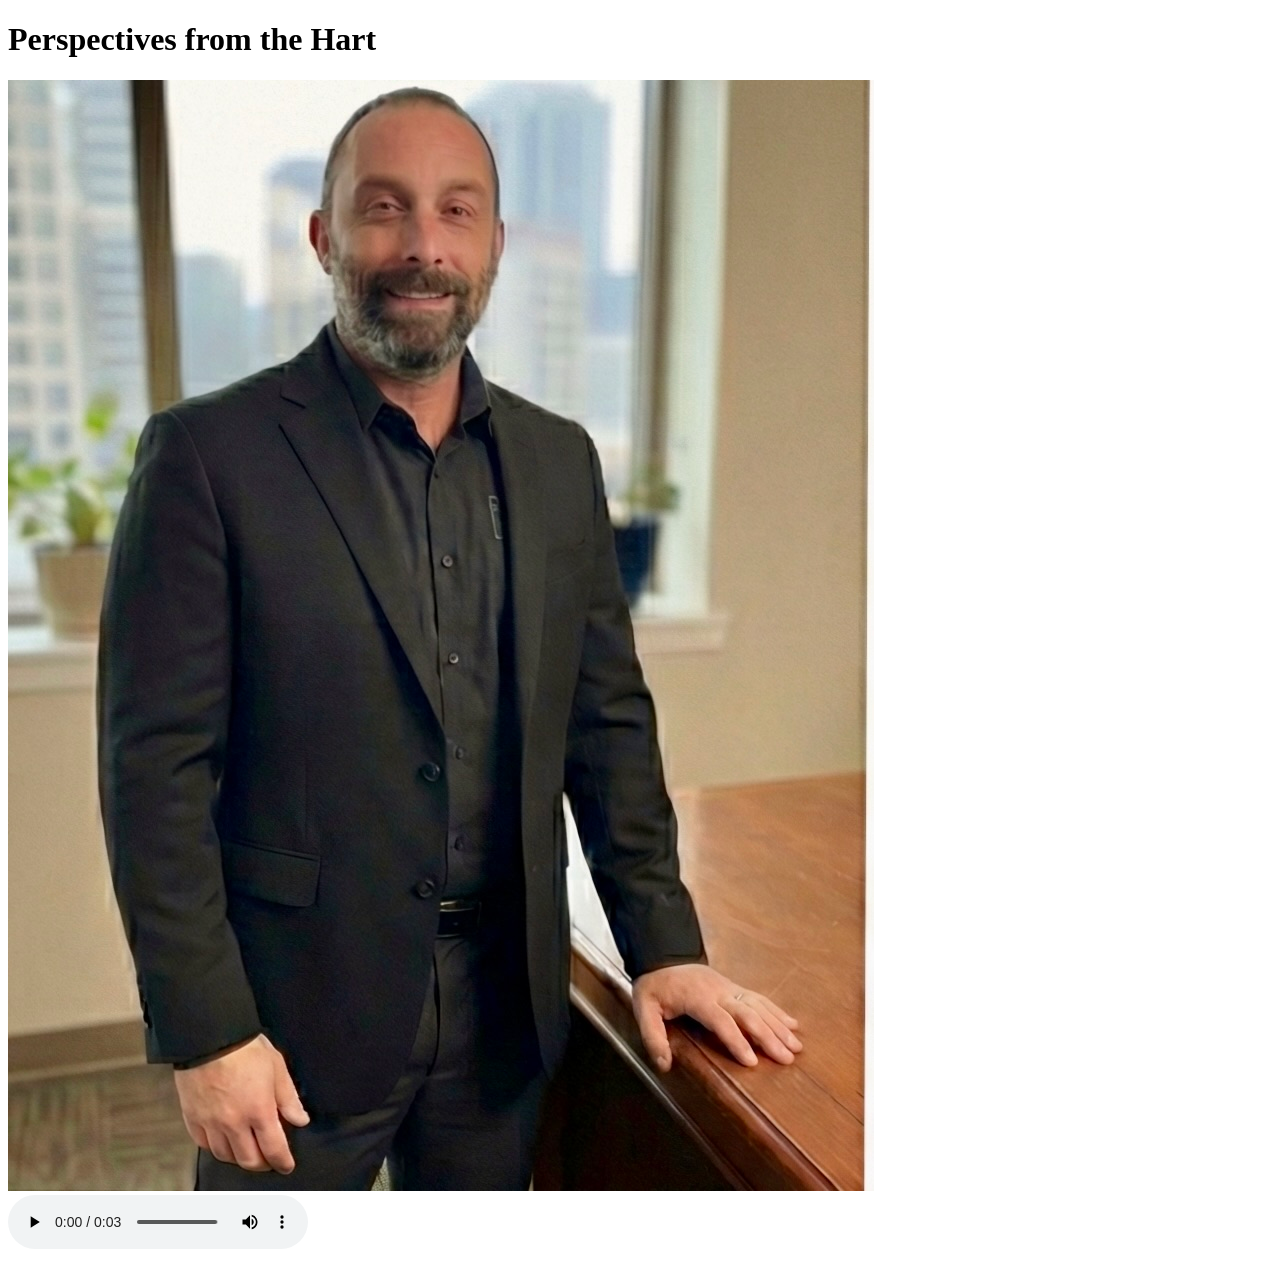
==== index.html @ 1a0204a5 "Add initial HTML structure with audio and image" ====
<!DOCTYPE html><html><body><h1>Perspectives from the Hart</h1><img src="Gemini_Generated_Image_3gxu233gxu233gxu.jpeg" alt="Logo" style="max-width:100%;"><br><audio controls autoplay><source src="voice.mp3" type="audio/mpeg"></audio></body></html>
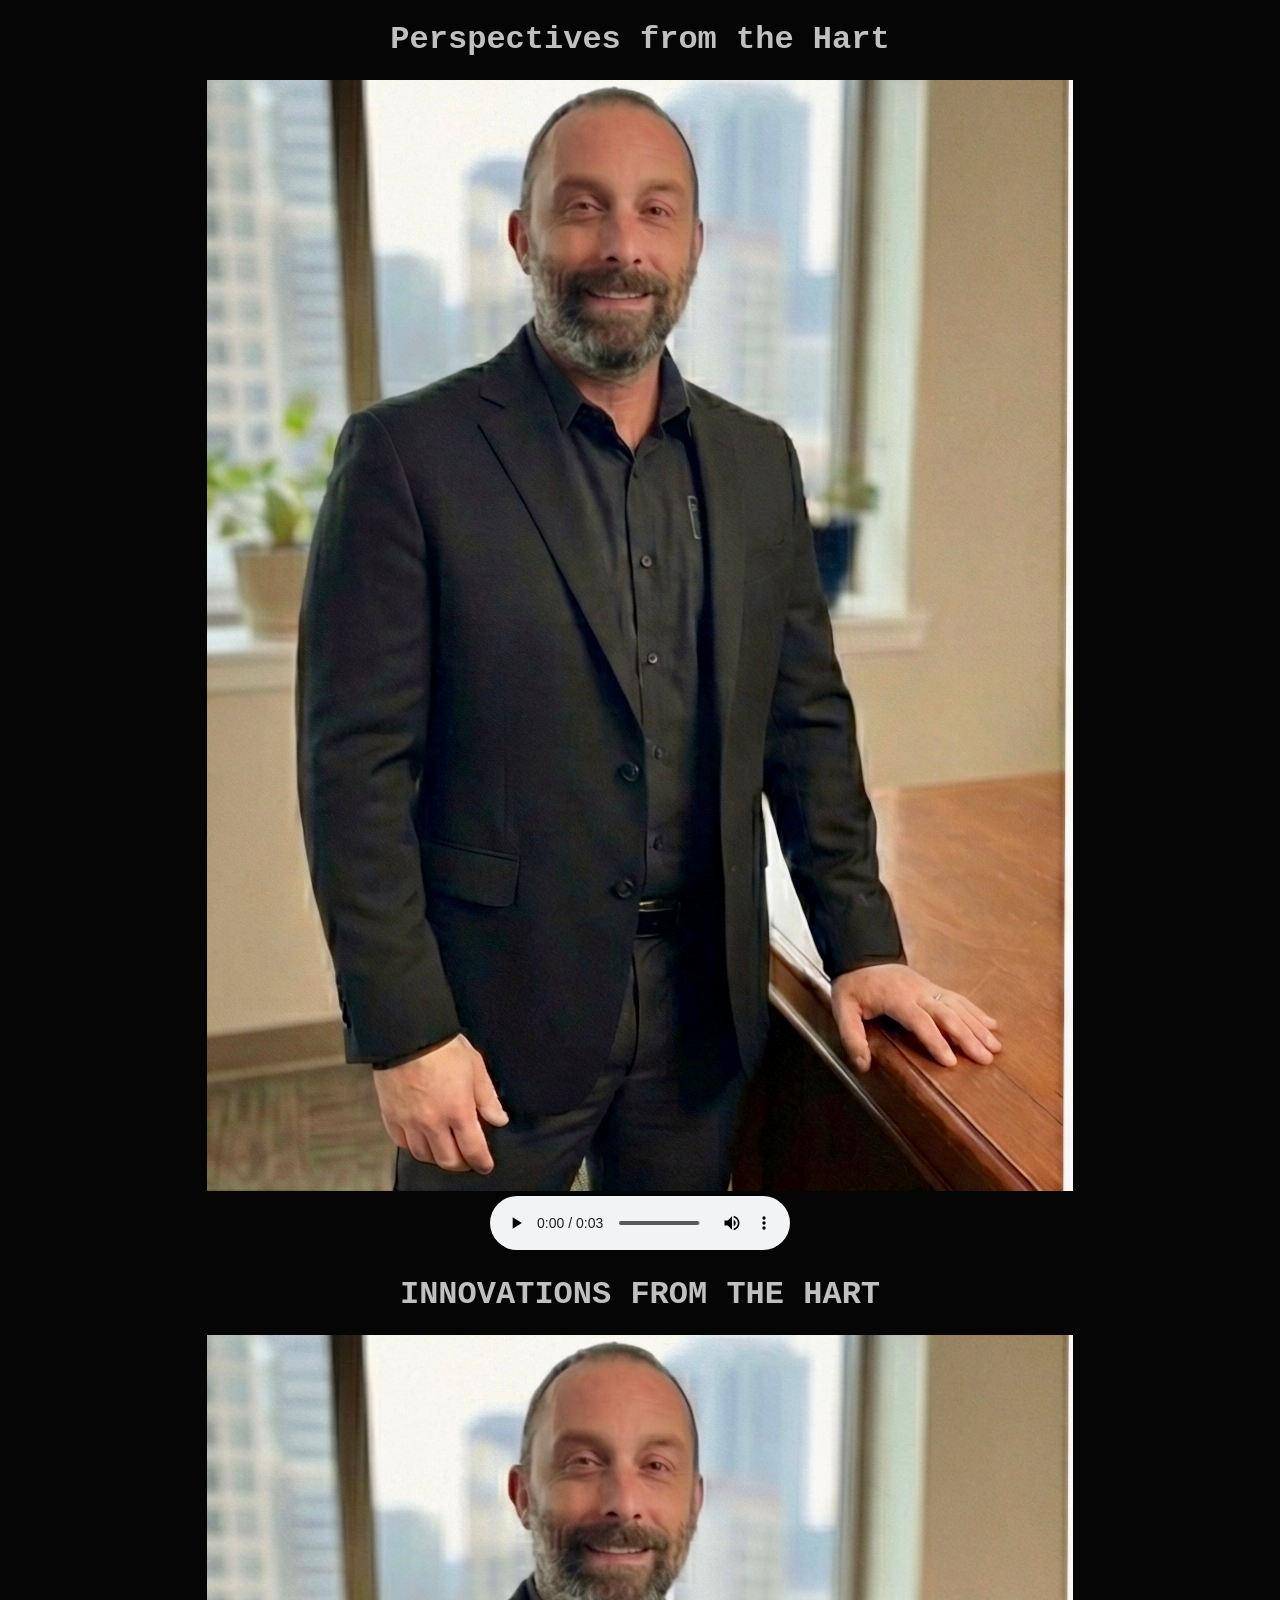
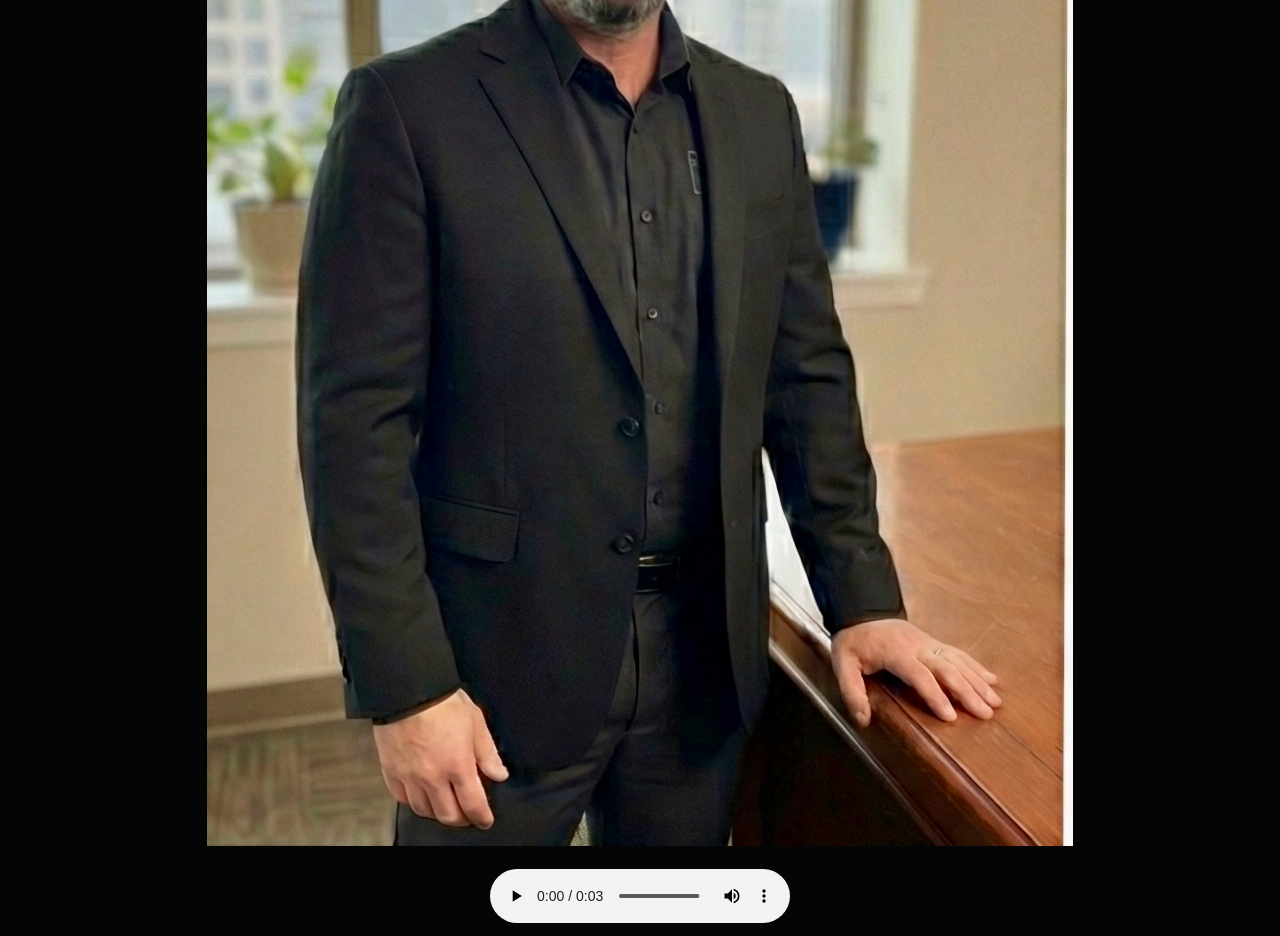
==== commit f5b239cc: "Enhance index.html with head and styling changes Added a head section with a title and updated body " ====
--- a/index.html
+++ b/index.html
@@ -1 +1,2 @@
 <!DOCTYPE html><html><body><h1>Perspectives from the Hart</h1><img src="Gemini_Generated_Image_3gxu233gxu233gxu.jpeg" alt="Logo" style="max-width:100%;"><br><audio controls autoplay><source src="voice.mp3" type="audio/mpeg"></audio></body></html>
+<!DOCTYPE html><html><head><title>Perspectives from the Hart</title></head><body style="background-color: #050505; color: #C0C0C0; text-align: center; font-family: 'Courier New', Courier, monospace;"><h1>INNOVATIONS FROM THE HART</h1><img src="Gemini_Generated_Image_3gxu233gxu233gxu.jpeg" alt="Logo" style="max-width: 80%;"><br><br><audio controls autoplay><source src="voice.mp3" type="audio/mpeg"></audio></body></html>
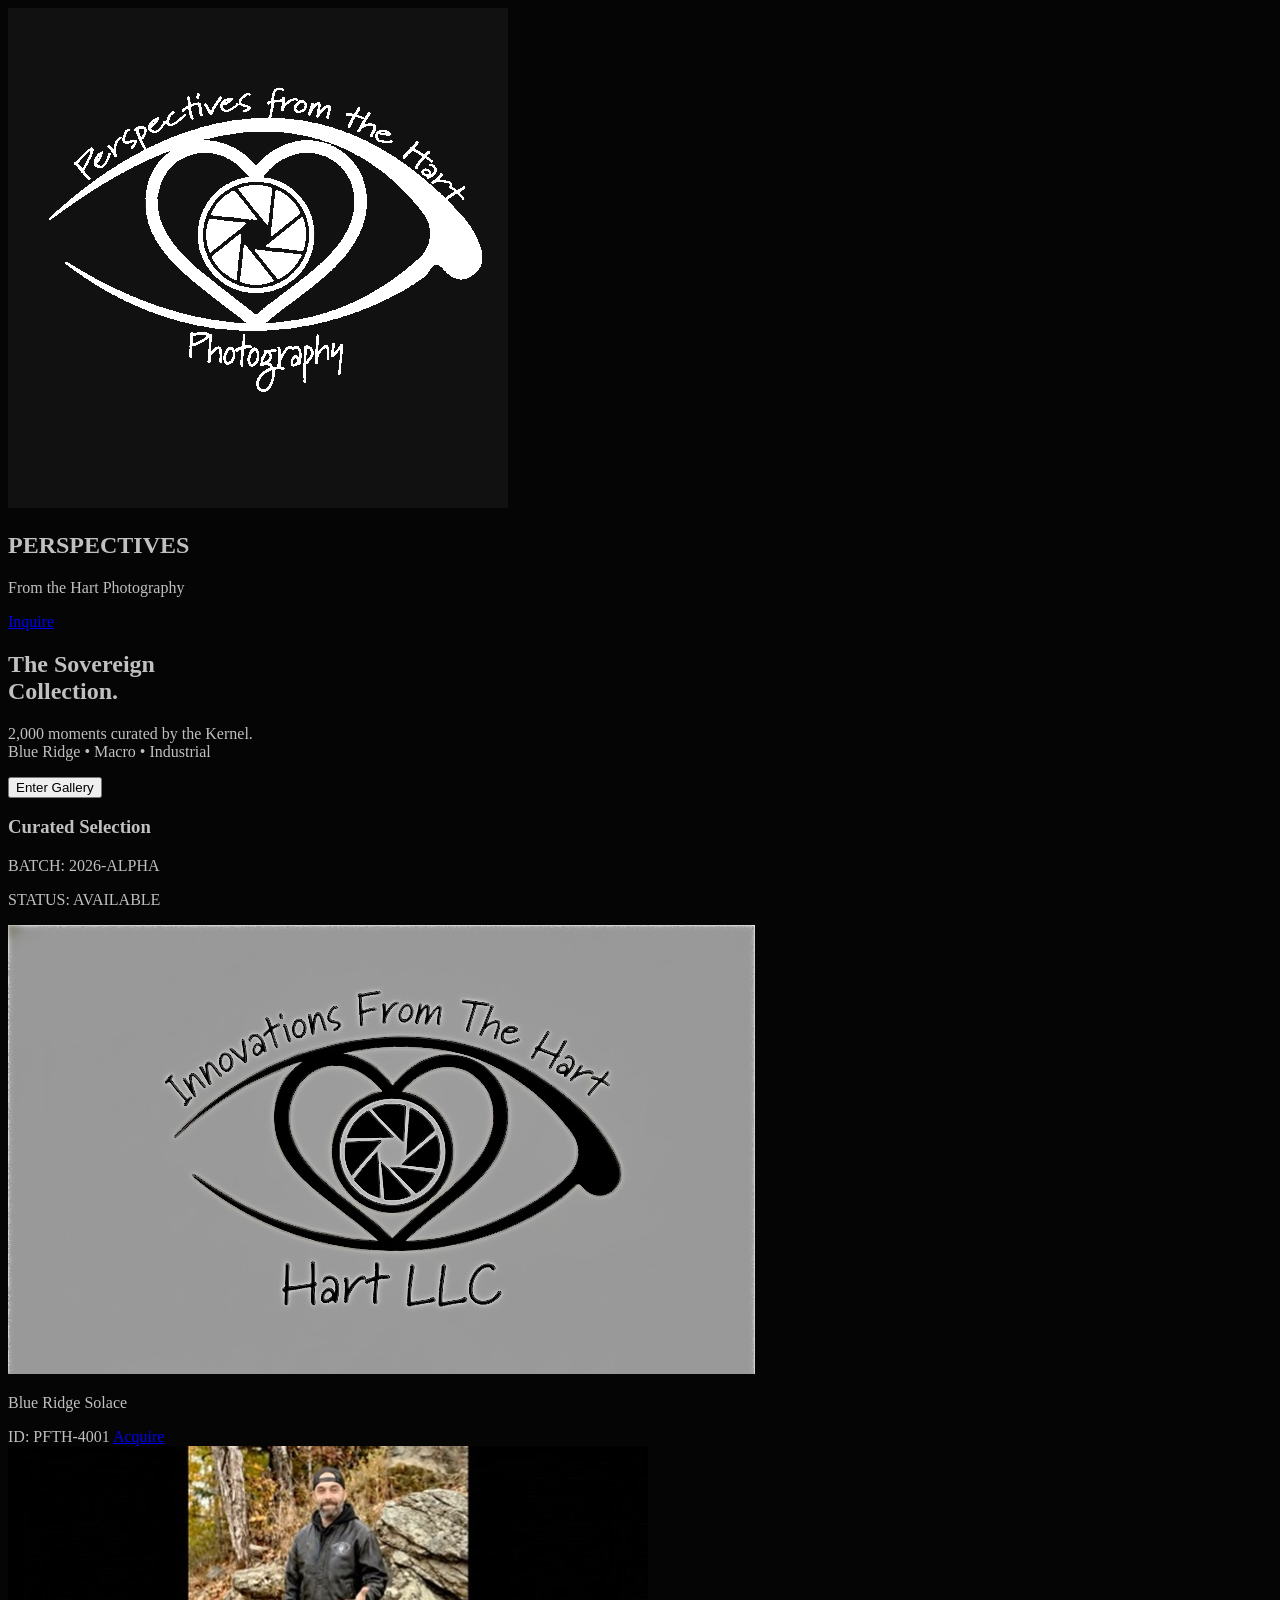
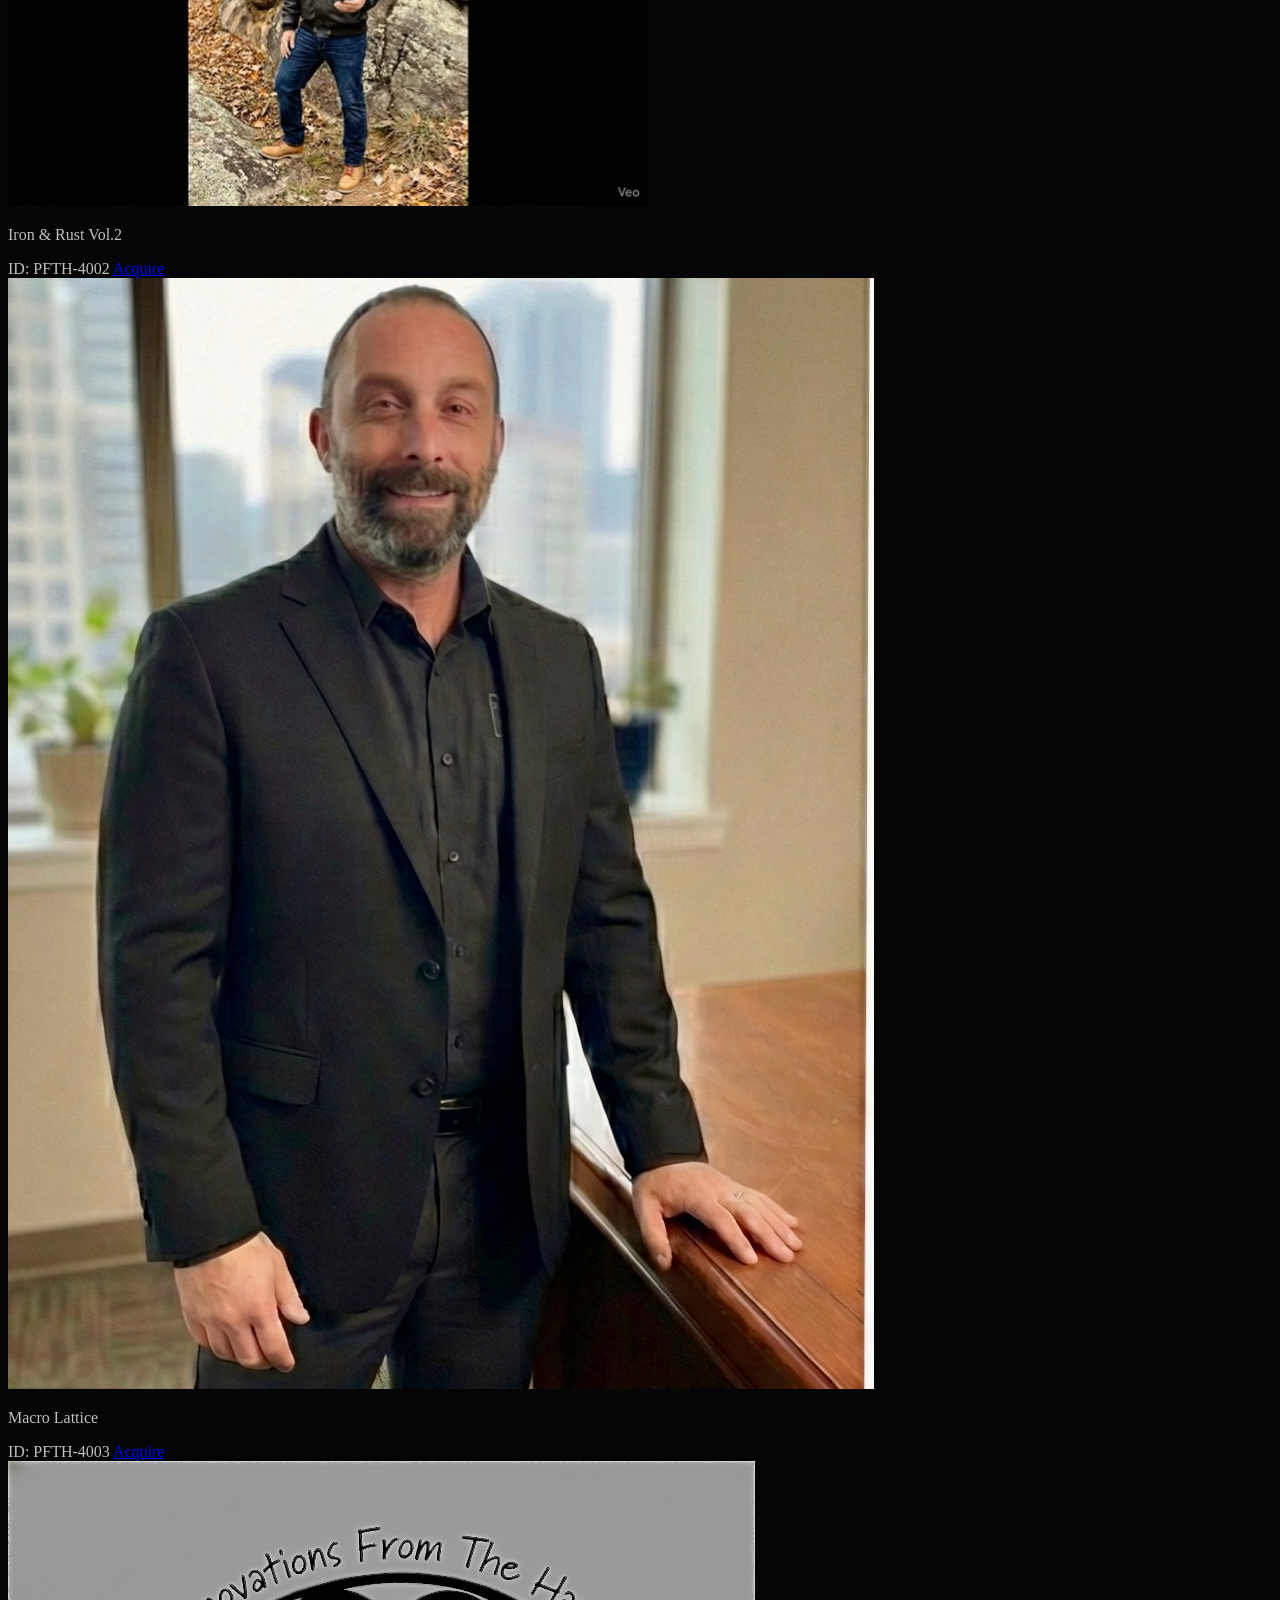
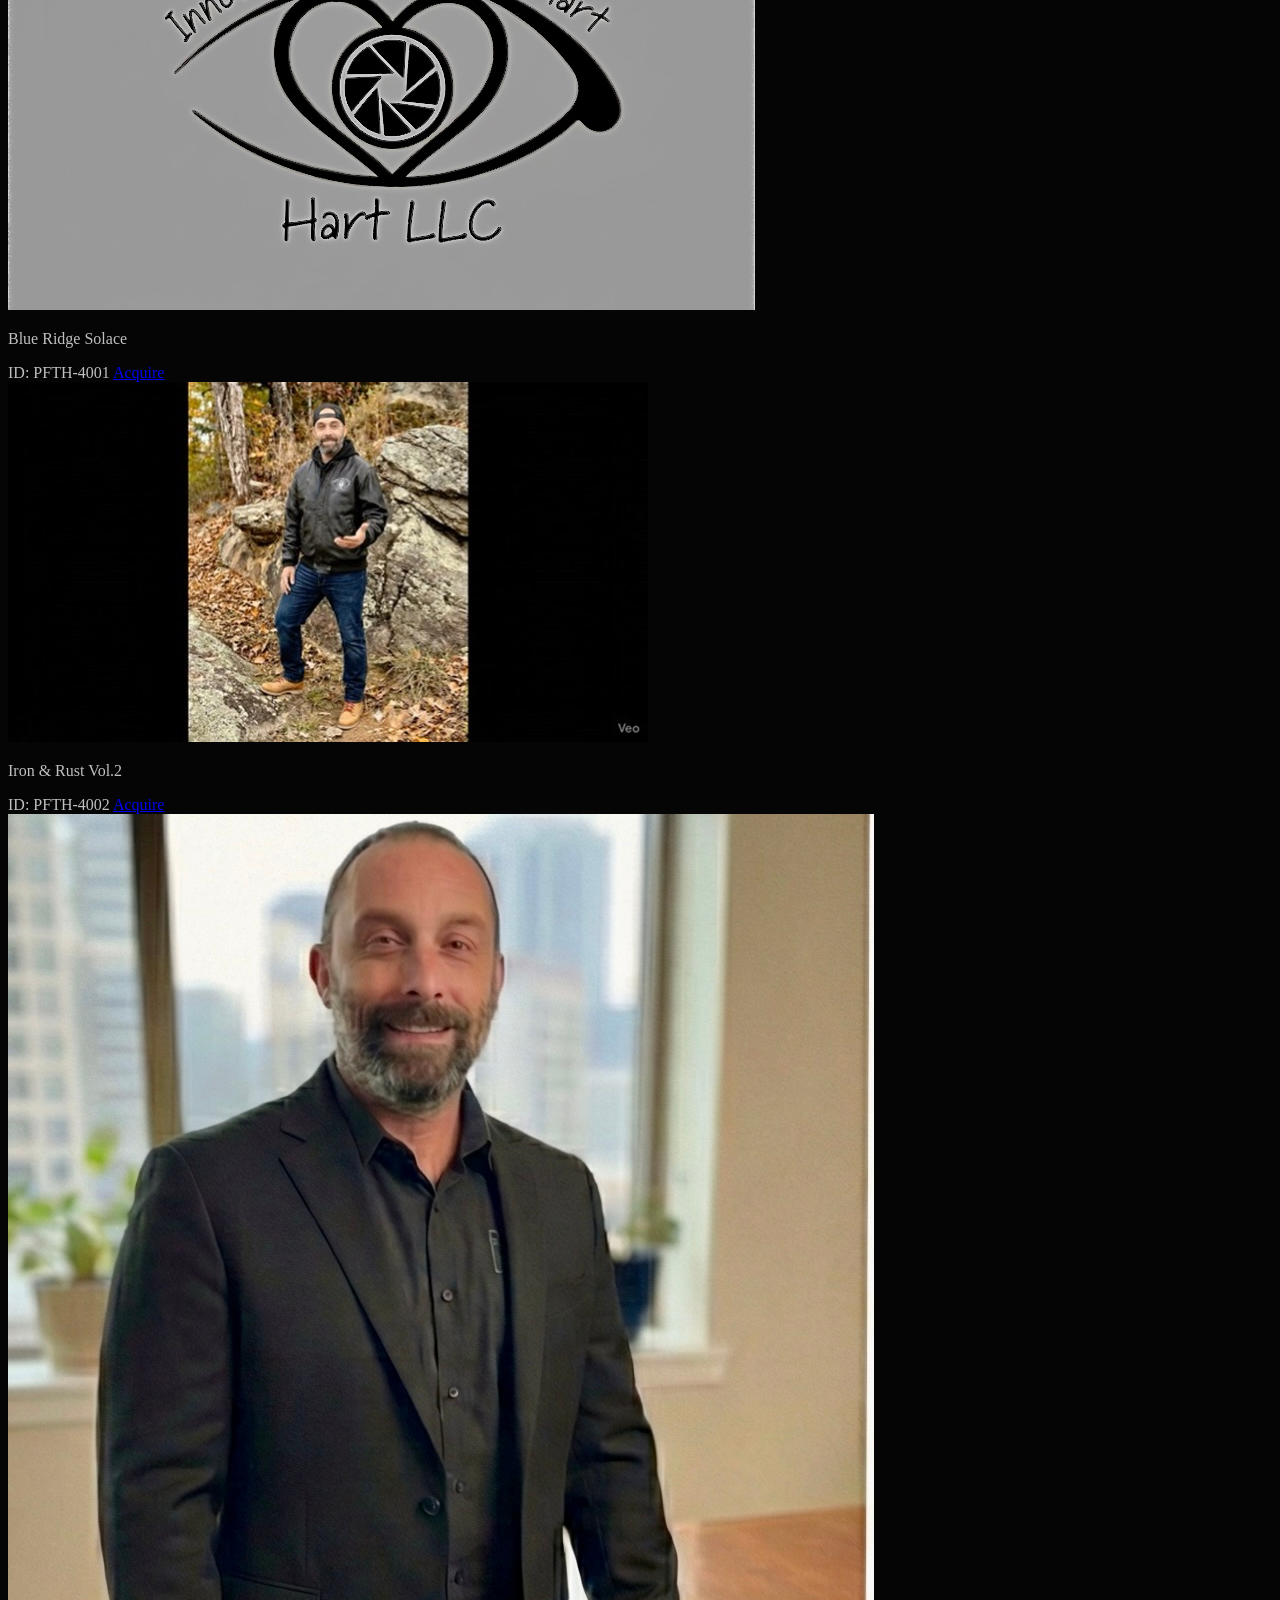
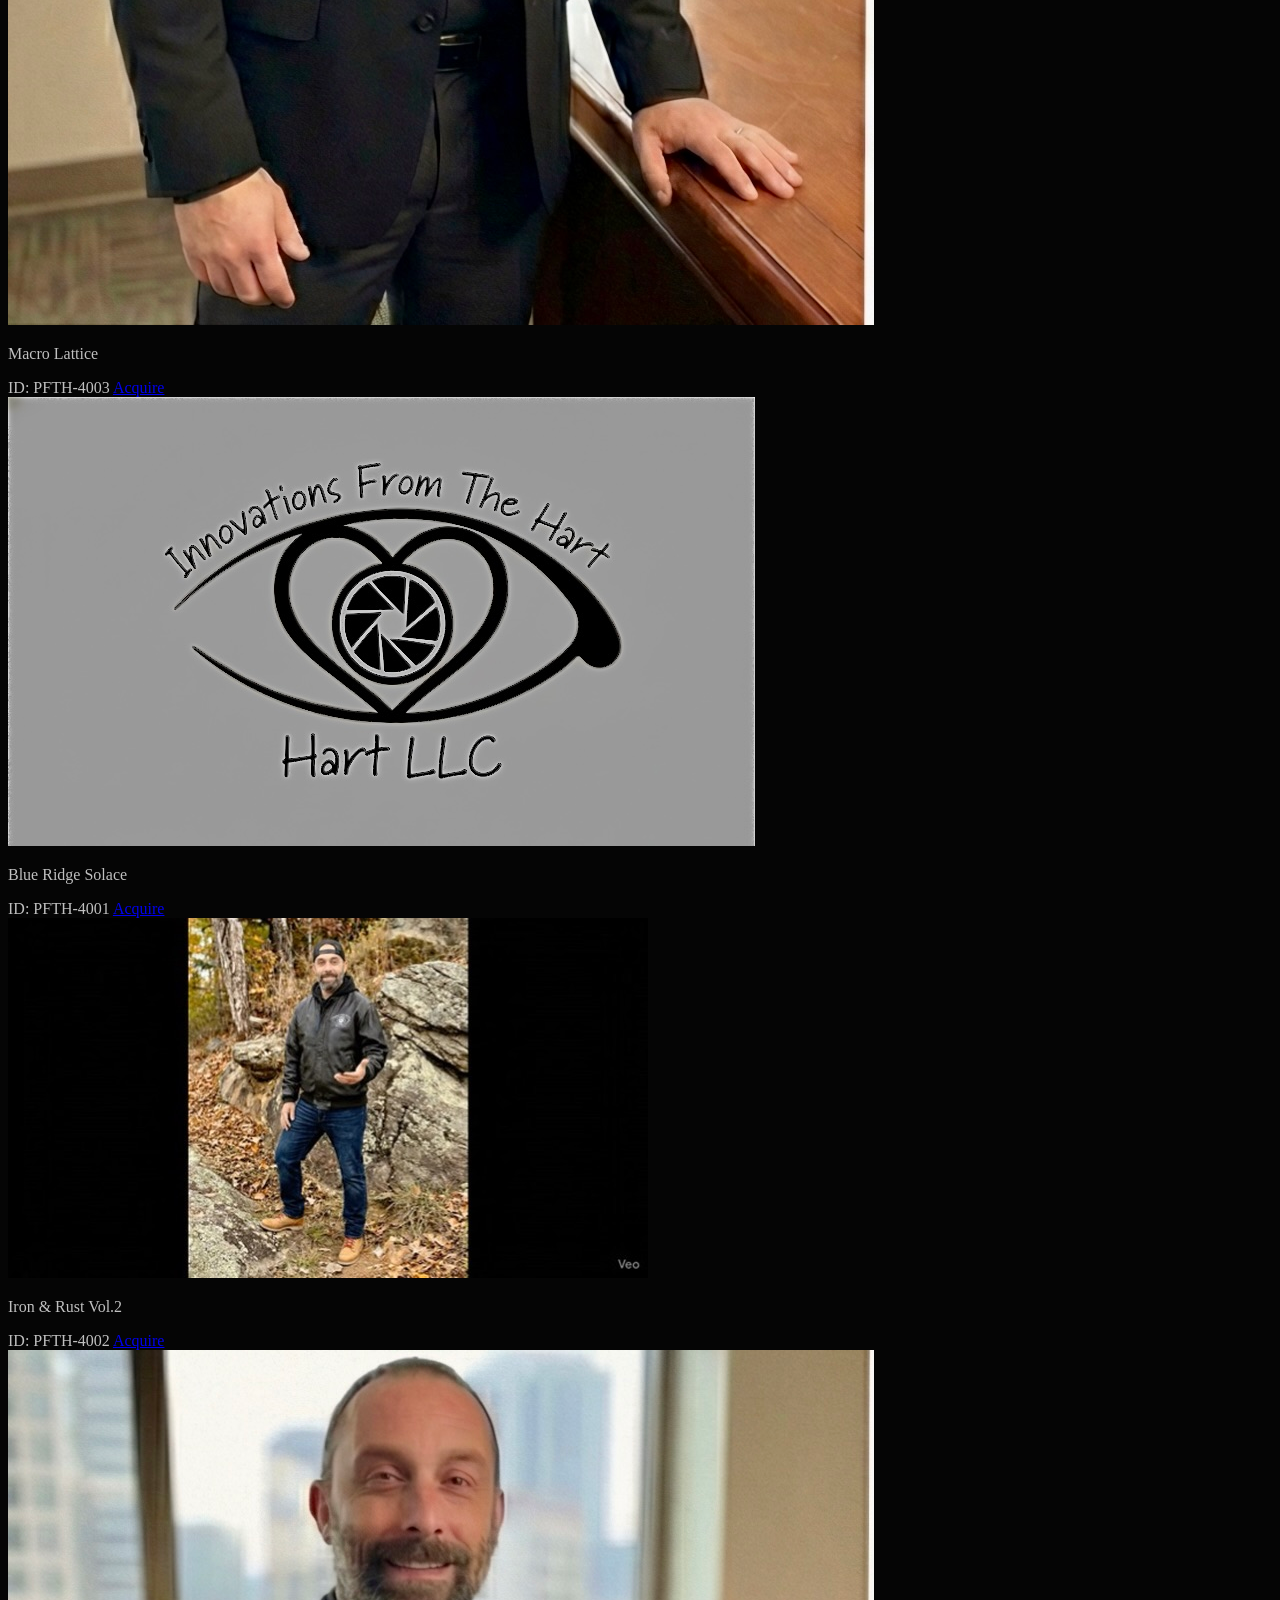
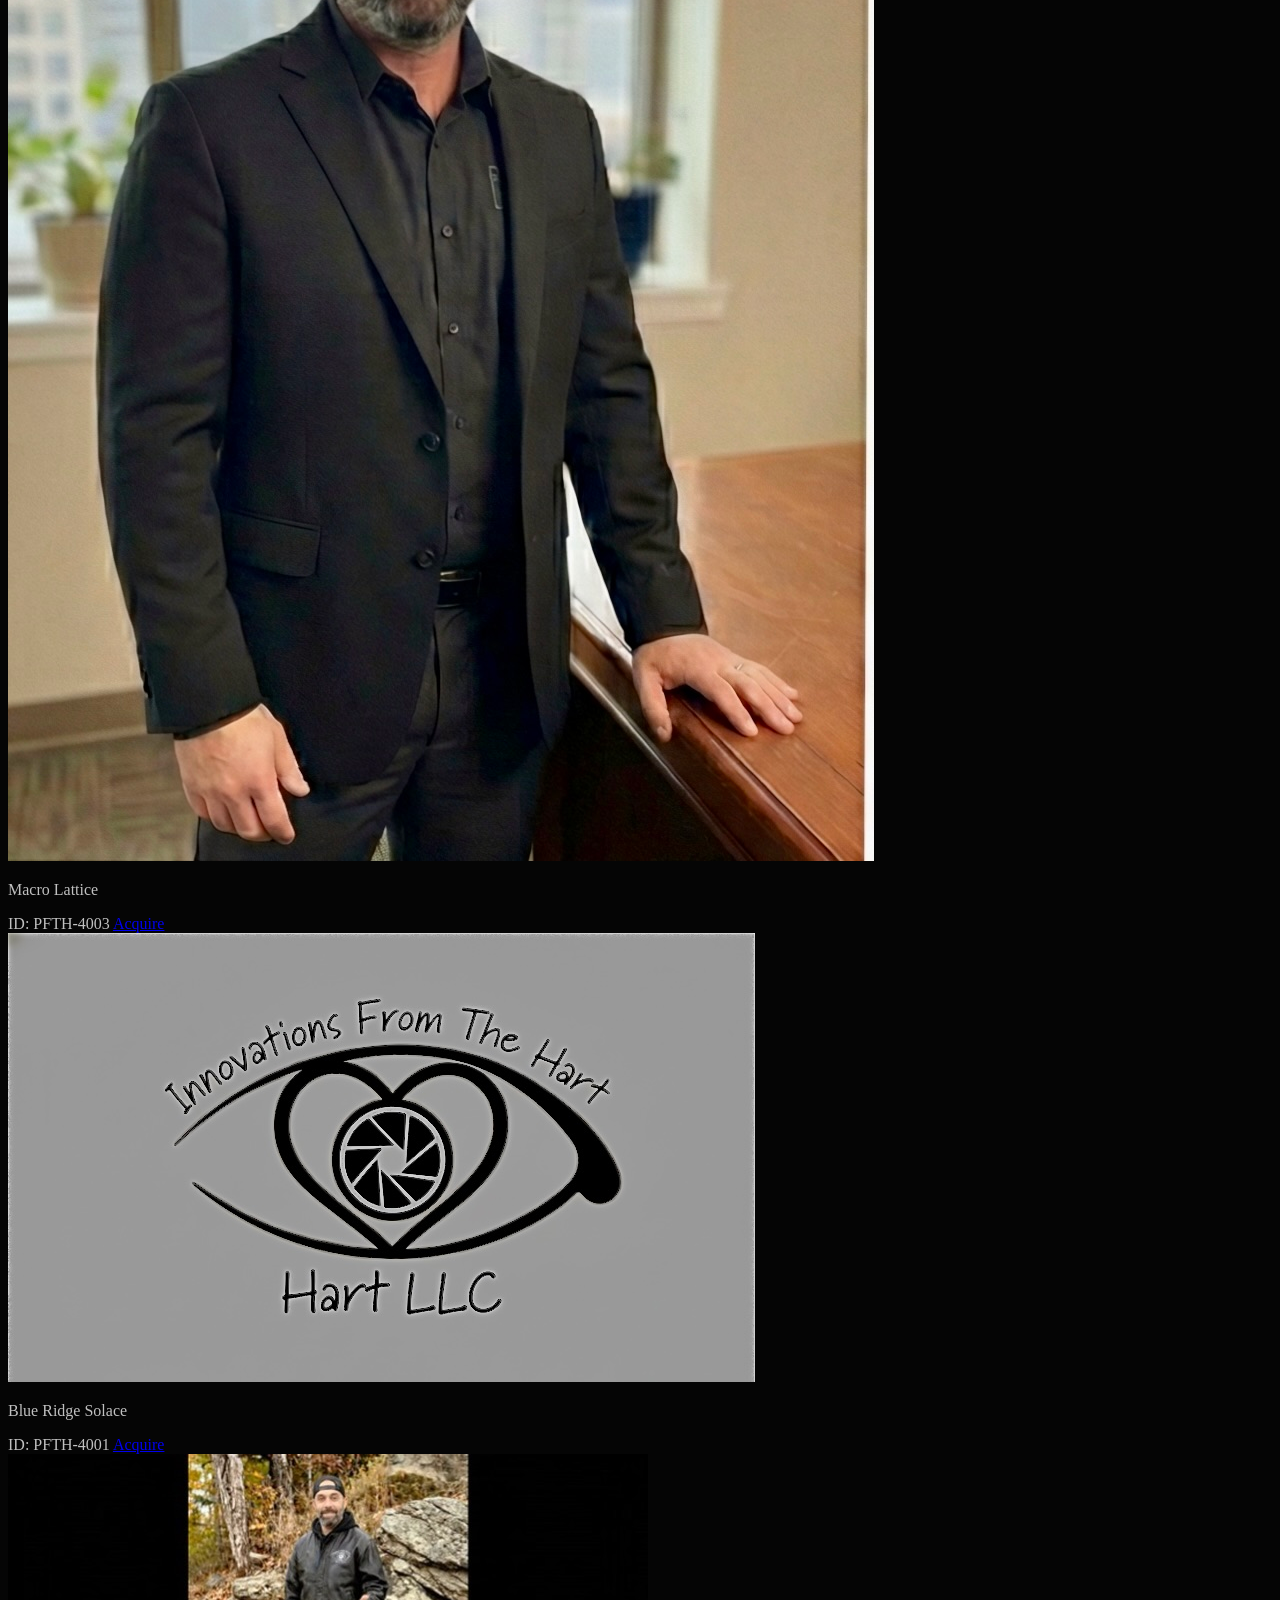
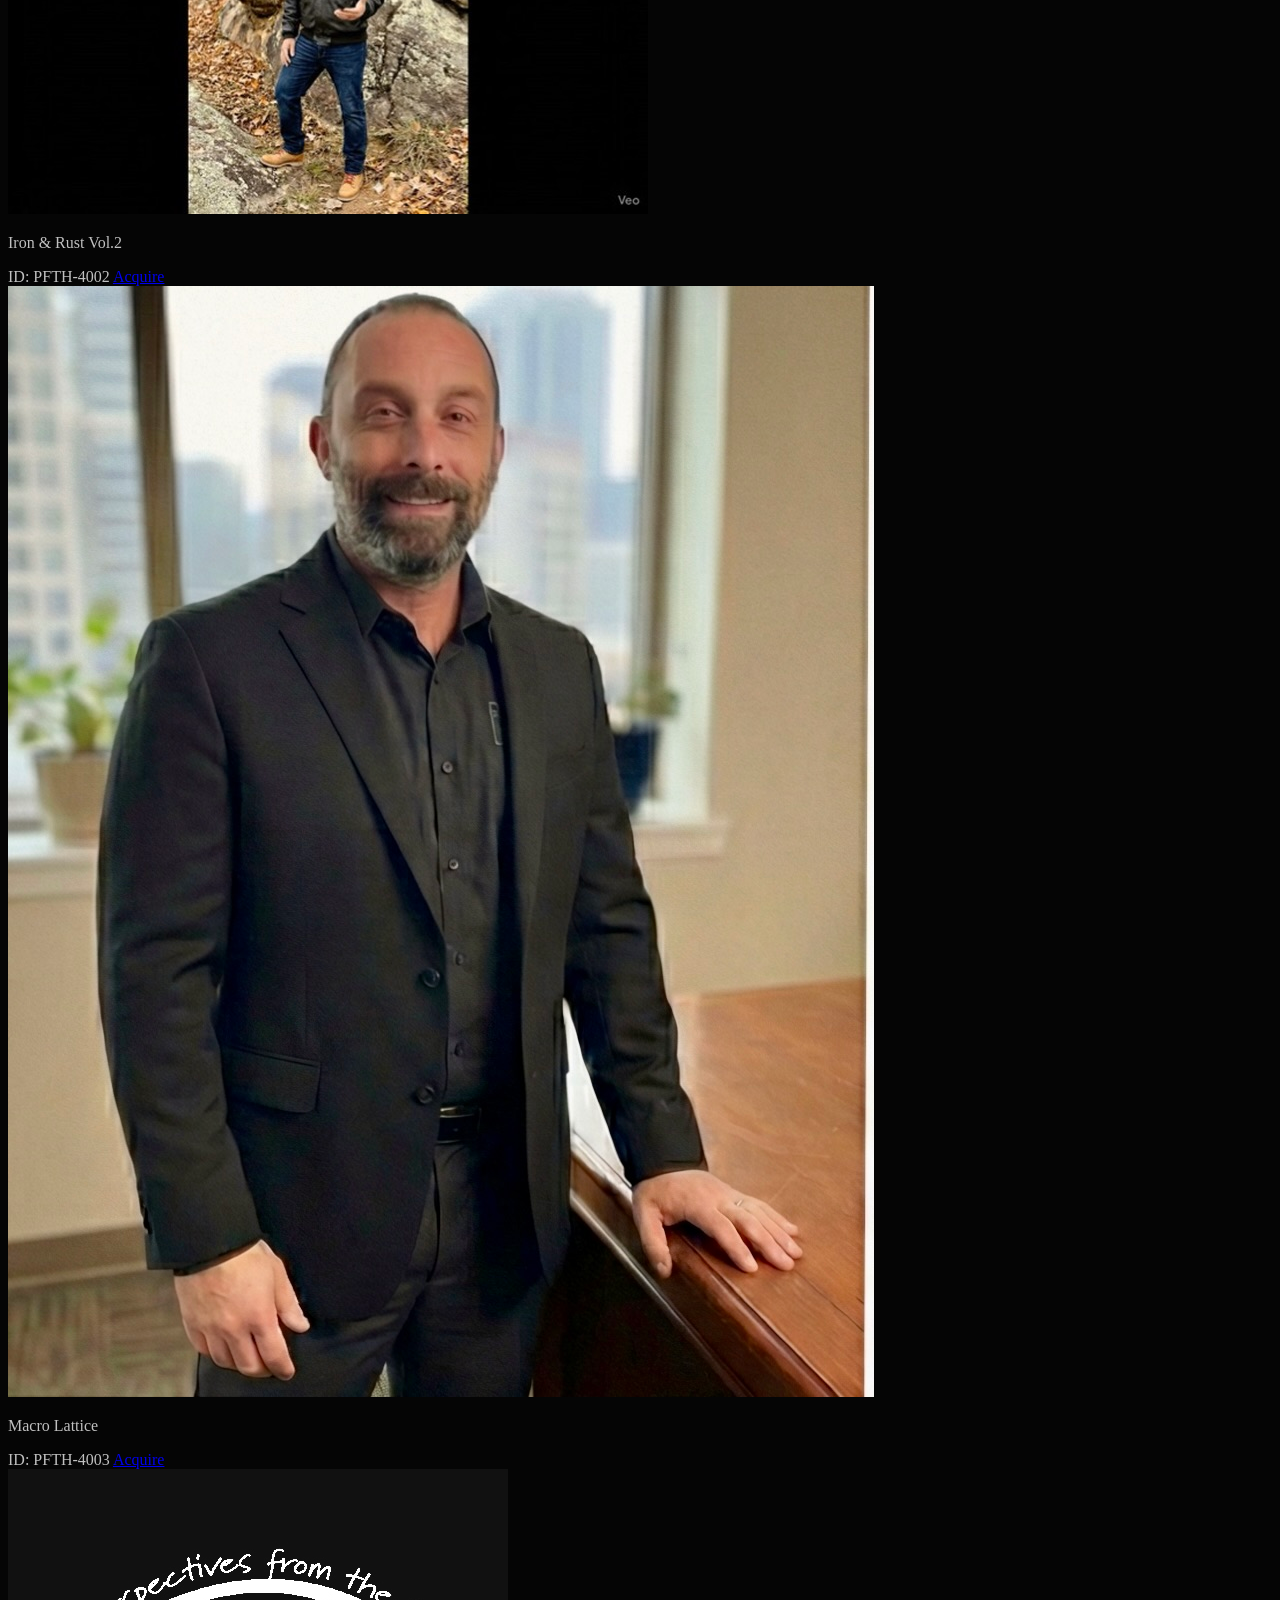
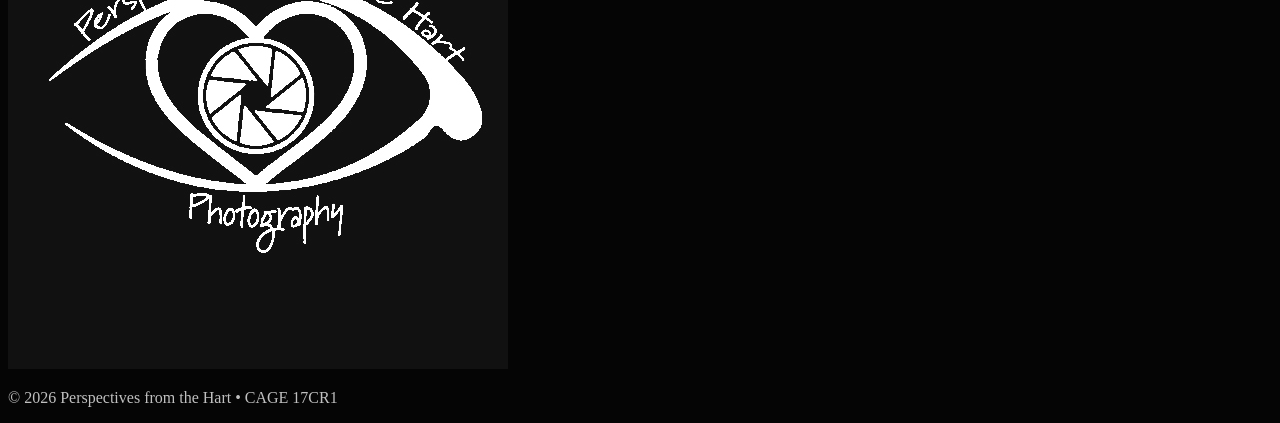
==== commit 259fc419: "Deploy: Full sovereign collection site - gallery & curator view" ====
--- a/index.html
+++ b/index.html
@@ -1,2 +1,151 @@
-<!DOCTYPE html><html><body><h1>Perspectives from the Hart</h1><img src="Gemini_Generated_Image_3gxu233gxu233gxu.jpeg" alt="Logo" style="max-width:100%;"><br><audio controls autoplay><source src="voice.mp3" type="audio/mpeg"></audio></body></html>
-<!DOCTYPE html><html><head><title>Perspectives from the Hart</title></head><body style="background-color: #050505; color: #C0C0C0; text-align: center; font-family: 'Courier New', Courier, monospace;"><h1>INNOVATIONS FROM THE HART</h1><img src="Gemini_Generated_Image_3gxu233gxu233gxu.jpeg" alt="Logo" style="max-width: 80%;"><br><br><audio controls autoplay><source src="voice.mp3" type="audio/mpeg"></audio></body></html>
+<!DOCTYPE html>
+<html lang="en">
+<head>
+    <meta charset="UTF-8">
+    <meta name="viewport" content="width=device-width, initial-scale=1.0">
+    <title>Perspectives from the Hart | Sovereign Collection</title>
+    <script src="https://cdn.tailwindcss.com"></script>
+    <script>
+        tailwind.config = {
+            theme: {
+                extend: {
+                    colors: {
+                        vanta: '#050505',
+                        nickel: '#C0C0C0',
+                        'nickel-dim': '#4A4A4A',
+                        platinum: '#E5E4E2'
+                    },
+                    fontFamily: {
+                        serif: ['Playfair Display', 'serif'],
+                        sans: ['Inter', 'sans-serif'],
+                    }
+                }
+            }
+        }
+    </script>
+    <link href="https://fonts.googleapis.com/css2?family=Inter:wght@300;400&family=Playfair+Display:ital,wght@0,400;0,700;1,400&display=swap" rel="stylesheet">
+    <style>
+        /* SOVEREIGN STYLES */
+        body { background-color: #050505; color: #C0C0C0; }
+        ::-webkit-scrollbar { width: 6px; }
+        ::-webkit-scrollbar-track { background: #050505; }
+        ::-webkit-scrollbar-thumb { background: #4A4A4A; border-radius: 3px; }
+        ::selection { background: #C0C0C0; color: #050505; }
+        
+        .shimmer { transition: all 0.5s ease; filter: drop-shadow(0 0 0 transparent); }
+        .shimmer:hover { filter: drop-shadow(0 0 10px rgba(229, 228, 226, 0.6)); transform: scale(1.01); }
+        
+        @keyframes fadeIn { from { opacity: 0; transform: translateY(10px); } to { opacity: 1; transform: translateY(0); } }
+        .fade-enter { animation: fadeIn 1s ease-out forwards; }
+    </style>
+</head>
+<body class="overflow-x-hidden antialiased selection:bg-nickel selection:text-vanta">
+
+    <div class="fixed bottom-0 right-0 z-50 pointer-events-none h-screen w-full md:w-1/2 flex items-end justify-end">
+        <img src="assets/curator.png" onerror="this.style.display='none'" class="h-[85vh] object-cover opacity-90 fade-enter" alt="Curator">
+    </div>
+
+    <nav class="fixed top-0 w-full z-40 bg-vanta/95 backdrop-blur-md border-b border-nickel-dim/20">
+        <div class="max-w-7xl mx-auto px-6 py-4 flex justify-between items-center">
+            <div class="flex items-center gap-4">
+                <img src="assets/logo copy.jpg" onerror="this.src='assets/logo copy.jpg'" class="h-10 w-auto opacity-90 hover:opacity-100 transition-opacity">
+                <div class="hidden md:block leading-tight">
+                    <h1 class="font-serif text-lg tracking-[0.2em] text-platinum">PERSPECTIVES</h1>
+                    <p class="text-[0.55rem] uppercase tracking-[0.4em] text-nickel-dim">From the Hart Photography</p>
+                </div>
+            </div>
+            <a href="mailto:joshuaphart@gmail.com?subject=Acquisition Inquiry: Sovereign Collection" 
+               class="border border-nickel/50 px-6 py-2 text-xs uppercase tracking-widest hover:bg-platinum hover:text-vanta hover:border-platinum transition-all duration-500">
+                Inquire
+            </a>
+        </div>
+    </nav>
+
+    <header class="relative h-screen flex items-center px-6 max-w-7xl mx-auto z-10">
+        <div class="max-w-3xl space-y-8 fade-enter">
+            <div class="w-24 h-1 bg-gradient-to-r from-nickel to-transparent"></div>
+            <h2 class="font-serif text-5xl md:text-8xl leading-none text-white">
+                The Sovereign <br>
+                <span class="text-transparent bg-clip-text bg-gradient-to-r from-platinum to-nickel-dim italic">Collection.</span>
+            </h2>
+            <p class="font-sans text-nickel text-lg max-w-lg border-l-2 border-nickel/30 pl-6 py-2">
+                2,000 moments curated by the Kernel. <br>
+                <span class="text-sm text-nickel-dim uppercase tracking-widest">Blue Ridge • Macro • Industrial</span>
+            </p>
+            <div class="flex gap-4 pt-4">
+                <button onclick="document.getElementById('gallery-nexus').scrollIntoView({behavior: 'smooth'})" 
+                        class="bg-platinum text-vanta px-8 py-3 font-bold uppercase tracking-widest hover:bg-white hover:scale-105 transition-all shadow-[0_0_20px_rgba(255,255,255,0.1)]">
+                    Enter Gallery
+                </button>
+            </div>
+        </div>
+    </header>
+
+    <section id="gallery-nexus" class="py-24 px-4 bg-black relative z-20 border-t border-nickel-dim/20">
+        <div class="max-w-7xl mx-auto">
+            <div class="flex justify-between items-end mb-12">
+                <h3 class="font-serif text-2xl text-nickel">Curated Selection</h3>
+                <div class="text-right">
+                    <p class="font-mono text-[0.6rem] text-nickel-dim">BATCH: 2026-ALPHA</p>
+                    <p class="font-mono text-[0.6rem] text-nickel-dim">STATUS: AVAILABLE</p>
+                </div>
+            </div>
+            
+            <div id="photo-grid" class="grid grid-cols-1 md:grid-cols-3 gap-1"></div>
+        </div>
+    </section>
+
+    <footer class="py-12 border-t border-nickel-dim/20 bg-vanta text-center">
+        <img src="assets/logo copy.jpg" onerror="this.style.display='none'" class="h-8 w-auto mx-auto mb-4 opacity-50">
+        <p class="font-mono text-[0.6rem] text-nickel-dim tracking-[0.3em] uppercase">
+            &copy; 2026 Perspectives from the Hart • CAGE 17CR1
+        </p>
+    </footer>
+
+    
+    <script>
+        // GRID GENERATOR — uses local assets first, then Unsplash fallback
+        const grid = document.getElementById('photo-grid');
+
+        const localPhotos = [
+            { src: 'assets/985B68C9-3193-49E6-97B5-5CB5CC9C1957_1_201_a.jpeg', title: 'Blue Ridge Solace', id: 'PFTH-4001', theme: 'Ridge' },
+            { src: 'assets/E08EC141-5E70-42FD-8979-9868F9749EB2_4_5005_c.jpeg', title: 'Iron & Rust Vol.2', id: 'PFTH-4002', theme: 'Steel' },
+            { src: 'assets/Gemini_Generated_Image_3gxu233gxu233gxu.jpeg', title: 'Macro Lattice', id: 'PFTH-4003', theme: 'Macro' }
+        ];
+
+        const fallbackThemes = ['Mist', 'River', 'Steel', 'Forest', 'Macro', 'Light'];
+        const totalItems = 12;
+
+        for (let i = 0; i < totalItems; i++) {
+            const local = localPhotos[i % localPhotos.length];
+            const theme = local?.theme || fallbackThemes[i % fallbackThemes.length];
+            const title = local?.title || `${theme} Study No. ${String(i + 1).padStart(2, '0')}`;
+            const id = local?.id || `PFTH-${4000 + i + 1}`;
+            const src = local?.src || `https://source.unsplash.com/random/800x800?nature,${theme}&sig=${i + 1}`;
+            const subject = encodeURIComponent(`Purchase Inquiry: ${title}`);
+
+            const card = document.createElement('div');
+            card.className = "relative group aspect-square overflow-hidden bg-nickel-dim/5 cursor-crosshair";
+            card.innerHTML = `
+                <img src="${src}"
+                     loading="lazy"
+                     class="w-full h-full object-cover opacity-80 group-hover:opacity-100 group-hover:scale-105 transition-all duration-700 ease-out"
+                     alt="${title}">
+                <div class="absolute inset-0 bg-gradient-to-t from-black via-transparent to-transparent opacity-60"></div>
+                <div class="absolute bottom-0 left-0 w-full p-6 translate-y-4 group-hover:translate-y-0 transition-transform duration-500">
+                    <p class="font-serif text-xl text-white italic">${title}</p>
+                    <div class="flex justify-between items-center mt-2 opacity-0 group-hover:opacity-100 transition-opacity duration-500 delay-100">
+                        <span class="font-mono text-[0.6rem] text-nickel uppercase">ID: ${id}</span>
+                        <a href="mailto:joshuaphart@gmail.com?subject=${subject}"
+                           class="bg-platinum text-vanta text-[0.6rem] font-bold px-3 py-1 uppercase tracking-wider hover:bg-white">
+                            Acquire
+                        </a>
+                    </div>
+                </div>
+            `;
+            grid.appendChild(card);
+        }
+    </script>
+</body>
+</html>
+
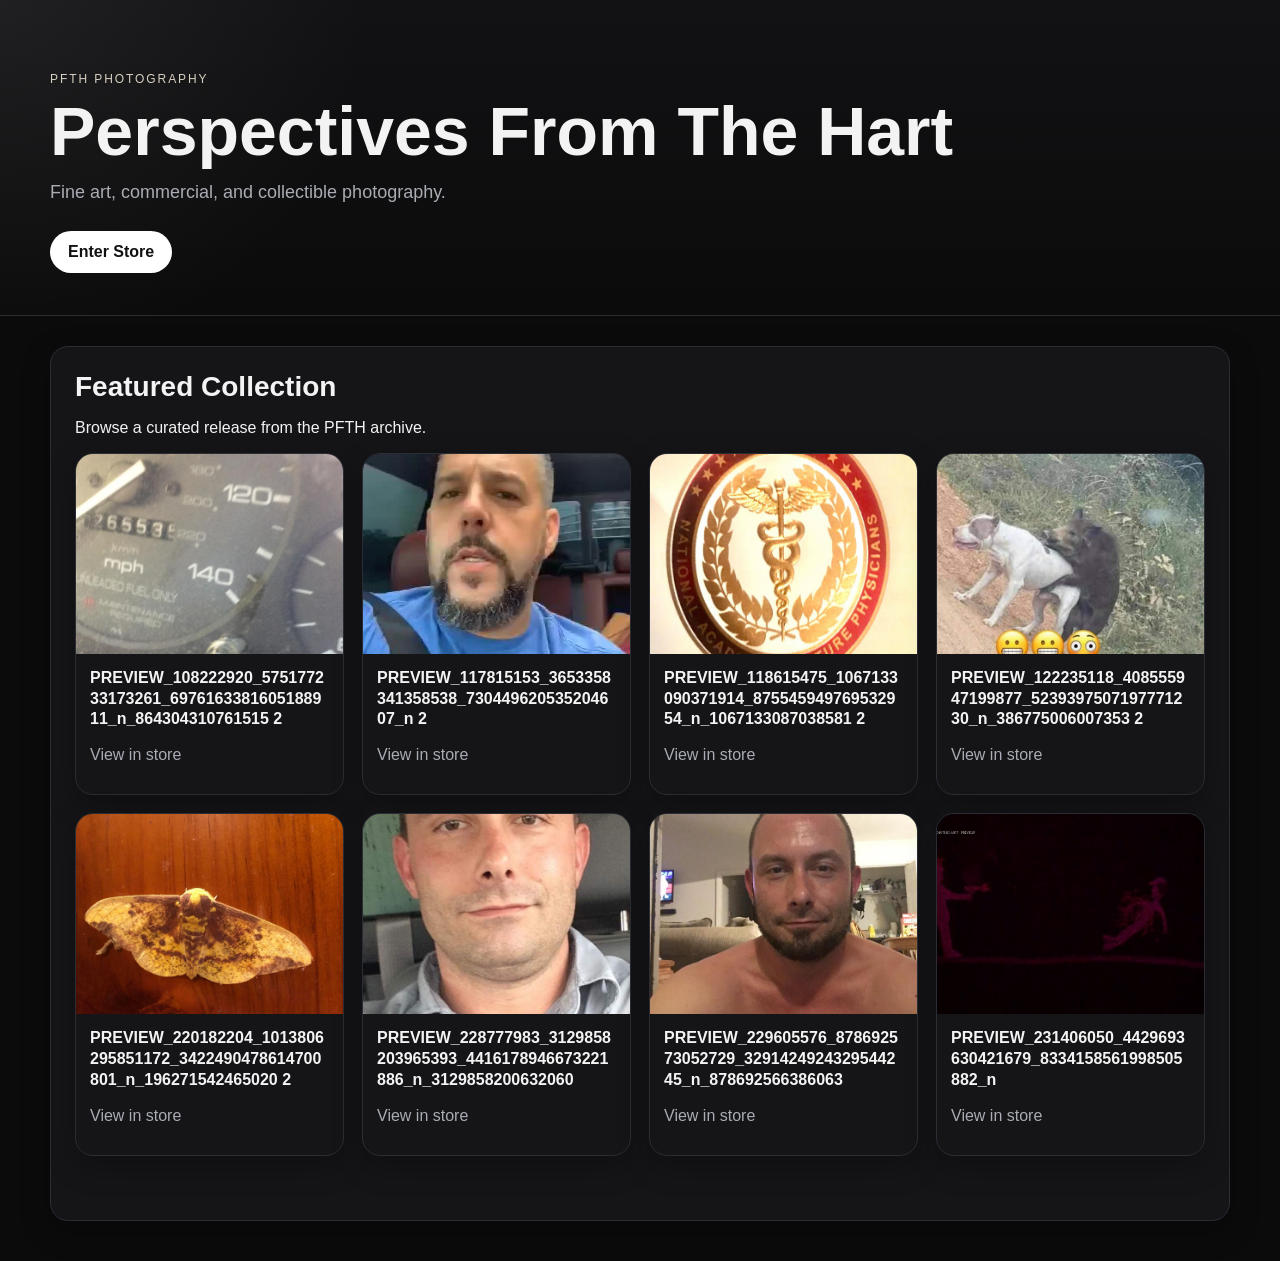
==== commit decf9e5f: "PFTH site pages restored" ====
--- a/index.html
+++ b/index.html
@@ -1,151 +1,54 @@
-<!DOCTYPE html>
+<!doctype html>
 <html lang="en">
 <head>
-    <meta charset="UTF-8">
-    <meta name="viewport" content="width=device-width, initial-scale=1.0">
-    <title>Perspectives from the Hart | Sovereign Collection</title>
-    <script src="https://cdn.tailwindcss.com"></script>
-    <script>
-        tailwind.config = {
-            theme: {
-                extend: {
-                    colors: {
-                        vanta: '#050505',
-                        nickel: '#C0C0C0',
-                        'nickel-dim': '#4A4A4A',
-                        platinum: '#E5E4E2'
-                    },
-                    fontFamily: {
-                        serif: ['Playfair Display', 'serif'],
-                        sans: ['Inter', 'sans-serif'],
-                    }
-                }
-            }
-        }
-    </script>
-    <link href="https://fonts.googleapis.com/css2?family=Inter:wght@300;400&family=Playfair+Display:ital,wght@0,400;0,700;1,400&display=swap" rel="stylesheet">
-    <style>
-        /* SOVEREIGN STYLES */
-        body { background-color: #050505; color: #C0C0C0; }
-        ::-webkit-scrollbar { width: 6px; }
-        ::-webkit-scrollbar-track { background: #050505; }
-        ::-webkit-scrollbar-thumb { background: #4A4A4A; border-radius: 3px; }
-        ::selection { background: #C0C0C0; color: #050505; }
-        
-        .shimmer { transition: all 0.5s ease; filter: drop-shadow(0 0 0 transparent); }
-        .shimmer:hover { filter: drop-shadow(0 0 10px rgba(229, 228, 226, 0.6)); transform: scale(1.01); }
-        
-        @keyframes fadeIn { from { opacity: 0; transform: translateY(10px); } to { opacity: 1; transform: translateY(0); } }
-        .fade-enter { animation: fadeIn 1s ease-out forwards; }
-    </style>
+  <meta charset="utf-8">
+  <meta name="viewport" content="width=device-width,initial-scale=1">
+  <title>PFTH Photography</title>
+  <link rel="stylesheet" href="style.css">
 </head>
-<body class="overflow-x-hidden antialiased selection:bg-nickel selection:text-vanta">
+<body>
+  <header class="hero">
+    <div class="wrap">
+      <p class="eyebrow">PFTH Photography</p>
+      <h1>Perspectives From The Hart</h1>
+      <p class="sub">Fine art, commercial, and collectible photography.</p>
+      <div class="hero-actions">
+        <a class="btn" href="store.html">Enter Store</a>
+      </div>
+    </div>
+  </header>
 
-    <div class="fixed bottom-0 right-0 z-50 pointer-events-none h-screen w-full md:w-1/2 flex items-end justify-end">
-        <img src="assets/curator.png" onerror="this.style.display='none'" class="h-[85vh] object-cover opacity-90 fade-enter" alt="Curator">
-    </div>
+  <main class="wrap">
+    <section class="intro-card">
+      <h2>Featured Collection</h2>
+      <p>Browse a curated release from the PFTH archive.</p>
+      <div id="featured-grid" class="gallery-grid"></div>
+    </section>
+  </main>
 
-    <nav class="fixed top-0 w-full z-40 bg-vanta/95 backdrop-blur-md border-b border-nickel-dim/20">
-        <div class="max-w-7xl mx-auto px-6 py-4 flex justify-between items-center">
-            <div class="flex items-center gap-4">
-                <img src="assets/logo copy.jpg" onerror="this.src='assets/logo copy.jpg'" class="h-10 w-auto opacity-90 hover:opacity-100 transition-opacity">
-                <div class="hidden md:block leading-tight">
-                    <h1 class="font-serif text-lg tracking-[0.2em] text-platinum">PERSPECTIVES</h1>
-                    <p class="text-[0.55rem] uppercase tracking-[0.4em] text-nickel-dim">From the Hart Photography</p>
-                </div>
+  <script>
+    async function loadFeatured() {
+      const grid = document.getElementById('featured-grid');
+      try {
+        const res = await fetch('assets/store/manifest.json');
+        if (!res.ok) throw new Error('manifest load failed');
+        const items = await res.json();
+        const featured = items.slice(0, 8);
+
+        grid.innerHTML = featured.map(item => `
+          <a class="card" href="store.html">
+            <img src="assets/store/${encodeURIComponent(item.file)}" alt="${item.id}">
+            <div class="card-body">
+              <h3>${item.id}</h3>
+              <p>View in store</p>
             </div>
-            <a href="mailto:joshuaphart@gmail.com?subject=Acquisition Inquiry: Sovereign Collection" 
-               class="border border-nickel/50 px-6 py-2 text-xs uppercase tracking-widest hover:bg-platinum hover:text-vanta hover:border-platinum transition-all duration-500">
-                Inquire
-            </a>
-        </div>
-    </nav>
-
-    <header class="relative h-screen flex items-center px-6 max-w-7xl mx-auto z-10">
-        <div class="max-w-3xl space-y-8 fade-enter">
-            <div class="w-24 h-1 bg-gradient-to-r from-nickel to-transparent"></div>
-            <h2 class="font-serif text-5xl md:text-8xl leading-none text-white">
-                The Sovereign <br>
-                <span class="text-transparent bg-clip-text bg-gradient-to-r from-platinum to-nickel-dim italic">Collection.</span>
-            </h2>
-            <p class="font-sans text-nickel text-lg max-w-lg border-l-2 border-nickel/30 pl-6 py-2">
-                2,000 moments curated by the Kernel. <br>
-                <span class="text-sm text-nickel-dim uppercase tracking-widest">Blue Ridge • Macro • Industrial</span>
-            </p>
-            <div class="flex gap-4 pt-4">
-                <button onclick="document.getElementById('gallery-nexus').scrollIntoView({behavior: 'smooth'})" 
-                        class="bg-platinum text-vanta px-8 py-3 font-bold uppercase tracking-widest hover:bg-white hover:scale-105 transition-all shadow-[0_0_20px_rgba(255,255,255,0.1)]">
-                    Enter Gallery
-                </button>
-            </div>
-        </div>
-    </header>
-
-    <section id="gallery-nexus" class="py-24 px-4 bg-black relative z-20 border-t border-nickel-dim/20">
-        <div class="max-w-7xl mx-auto">
-            <div class="flex justify-between items-end mb-12">
-                <h3 class="font-serif text-2xl text-nickel">Curated Selection</h3>
-                <div class="text-right">
-                    <p class="font-mono text-[0.6rem] text-nickel-dim">BATCH: 2026-ALPHA</p>
-                    <p class="font-mono text-[0.6rem] text-nickel-dim">STATUS: AVAILABLE</p>
-                </div>
-            </div>
-            
-            <div id="photo-grid" class="grid grid-cols-1 md:grid-cols-3 gap-1"></div>
-        </div>
-    </section>
-
-    <footer class="py-12 border-t border-nickel-dim/20 bg-vanta text-center">
-        <img src="assets/logo copy.jpg" onerror="this.style.display='none'" class="h-8 w-auto mx-auto mb-4 opacity-50">
-        <p class="font-mono text-[0.6rem] text-nickel-dim tracking-[0.3em] uppercase">
-            &copy; 2026 Perspectives from the Hart • CAGE 17CR1
-        </p>
-    </footer>
-
-    
-    <script>
-        // GRID GENERATOR — uses local assets first, then Unsplash fallback
-        const grid = document.getElementById('photo-grid');
-
-        const localPhotos = [
-            { src: 'assets/985B68C9-3193-49E6-97B5-5CB5CC9C1957_1_201_a.jpeg', title: 'Blue Ridge Solace', id: 'PFTH-4001', theme: 'Ridge' },
-            { src: 'assets/E08EC141-5E70-42FD-8979-9868F9749EB2_4_5005_c.jpeg', title: 'Iron & Rust Vol.2', id: 'PFTH-4002', theme: 'Steel' },
-            { src: 'assets/Gemini_Generated_Image_3gxu233gxu233gxu.jpeg', title: 'Macro Lattice', id: 'PFTH-4003', theme: 'Macro' }
-        ];
-
-        const fallbackThemes = ['Mist', 'River', 'Steel', 'Forest', 'Macro', 'Light'];
-        const totalItems = 12;
-
-        for (let i = 0; i < totalItems; i++) {
-            const local = localPhotos[i % localPhotos.length];
-            const theme = local?.theme || fallbackThemes[i % fallbackThemes.length];
-            const title = local?.title || `${theme} Study No. ${String(i + 1).padStart(2, '0')}`;
-            const id = local?.id || `PFTH-${4000 + i + 1}`;
-            const src = local?.src || `https://source.unsplash.com/random/800x800?nature,${theme}&sig=${i + 1}`;
-            const subject = encodeURIComponent(`Purchase Inquiry: ${title}`);
-
-            const card = document.createElement('div');
-            card.className = "relative group aspect-square overflow-hidden bg-nickel-dim/5 cursor-crosshair";
-            card.innerHTML = `
-                <img src="${src}"
-                     loading="lazy"
-                     class="w-full h-full object-cover opacity-80 group-hover:opacity-100 group-hover:scale-105 transition-all duration-700 ease-out"
-                     alt="${title}">
-                <div class="absolute inset-0 bg-gradient-to-t from-black via-transparent to-transparent opacity-60"></div>
-                <div class="absolute bottom-0 left-0 w-full p-6 translate-y-4 group-hover:translate-y-0 transition-transform duration-500">
-                    <p class="font-serif text-xl text-white italic">${title}</p>
-                    <div class="flex justify-between items-center mt-2 opacity-0 group-hover:opacity-100 transition-opacity duration-500 delay-100">
-                        <span class="font-mono text-[0.6rem] text-nickel uppercase">ID: ${id}</span>
-                        <a href="mailto:joshuaphart@gmail.com?subject=${subject}"
-                           class="bg-platinum text-vanta text-[0.6rem] font-bold px-3 py-1 uppercase tracking-wider hover:bg-white">
-                            Acquire
-                        </a>
-                    </div>
-                </div>
-            `;
-            grid.appendChild(card);
-        }
-    </script>
+          </a>
+        `).join('');
+      } catch (err) {
+        grid.innerHTML = '<p class="empty">Unable to load featured images.</p>';
+      }
+    }
+    loadFeatured();
+  </script>
 </body>
 </html>
-
--- a/style.css
+++ b/style.css
@@ -0,0 +1,188 @@
+:root {
+  --bg: #0b0b0c;
+  --panel: #151518;
+  --panel-2: #1d1d21;
+  --text: #f3f3f3;
+  --muted: #a9acb3;
+  --line: #2a2d34;
+  --accent: #d8d0c2;
+  --accent-2: #ffffff;
+  --shadow: 0 10px 30px rgba(0,0,0,.28);
+  --radius: 18px;
+  --max: 1180px;
+}
+
+* { box-sizing: border-box; }
+
+html, body {
+  margin: 0;
+  padding: 0;
+  background: var(--bg);
+  color: var(--text);
+  font-family: -apple-system, BlinkMacSystemFont, "SF Pro Text", Inter, Helvetica, Arial, sans-serif;
+}
+
+a { color: inherit; text-decoration: none; }
+
+img {
+  max-width: 100%;
+  display: block;
+}
+
+.wrap {
+  width: min(var(--max), calc(100% - 32px));
+  margin: 0 auto;
+}
+
+.hero {
+  padding: 72px 0 42px;
+  border-bottom: 1px solid var(--line);
+  background:
+    radial-gradient(circle at top left, rgba(255,255,255,.06), transparent 28%),
+    linear-gradient(180deg, #121214 0%, #0b0b0c 100%);
+}
+
+.hero-small {
+  padding-top: 52px;
+  padding-bottom: 28px;
+}
+
+.eyebrow {
+  color: var(--accent);
+  text-transform: uppercase;
+  letter-spacing: .16em;
+  font-size: 12px;
+  margin: 0 0 12px;
+}
+
+h1 {
+  font-size: clamp(36px, 7vw, 68px);
+  line-height: .98;
+  margin: 0 0 14px;
+}
+
+h2 {
+  font-size: 28px;
+  margin: 0 0 10px;
+}
+
+h3 {
+  font-size: 16px;
+  line-height: 1.3;
+  margin: 0;
+  word-break: break-word;
+}
+
+.sub {
+  color: var(--muted);
+  max-width: 700px;
+  font-size: 18px;
+  line-height: 1.55;
+  margin: 0;
+}
+
+.hero-actions {
+  margin-top: 24px;
+}
+
+.btn {
+  display: inline-block;
+  background: var(--accent-2);
+  color: #111;
+  padding: 12px 18px;
+  border-radius: 999px;
+  font-weight: 600;
+}
+
+.btn-secondary {
+  background: transparent;
+  color: var(--text);
+  border: 1px solid var(--line);
+}
+
+.intro-card,
+.toolbar {
+  background: var(--panel);
+  border: 1px solid var(--line);
+  border-radius: var(--radius);
+  box-shadow: var(--shadow);
+}
+
+.intro-card {
+  margin: 30px 0 40px;
+  padding: 24px;
+}
+
+.toolbar {
+  margin: 28px 0 22px;
+  padding: 16px;
+  display: flex;
+  gap: 12px;
+  align-items: center;
+  justify-content: space-between;
+  flex-wrap: wrap;
+}
+
+.toolbar input {
+  min-width: 280px;
+  flex: 1;
+  background: var(--panel-2);
+  border: 1px solid var(--line);
+  color: var(--text);
+  border-radius: 12px;
+  padding: 12px 14px;
+  font-size: 15px;
+}
+
+#count {
+  color: var(--muted);
+  font-size: 14px;
+}
+
+.gallery-grid {
+  display: grid;
+  grid-template-columns: repeat(auto-fit, minmax(230px, 1fr));
+  gap: 18px;
+  margin-bottom: 40px;
+}
+
+.card {
+  background: var(--panel);
+  border: 1px solid var(--line);
+  border-radius: var(--radius);
+  overflow: hidden;
+  box-shadow: var(--shadow);
+  transition: transform .15s ease, border-color .15s ease;
+}
+
+.card:hover {
+  transform: translateY(-2px);
+  border-color: #40444d;
+}
+
+.card img {
+  width: 100%;
+  aspect-ratio: 4 / 3;
+  object-fit: cover;
+  background: #111;
+}
+
+.card-body {
+  padding: 14px;
+}
+
+.card-body p,
+.price,
+.empty {
+  color: var(--muted);
+}
+
+.price {
+  margin-top: 8px;
+  font-size: 14px;
+}
+
+.empty {
+  padding: 20px 0;
+  font-size: 15px;
+}
